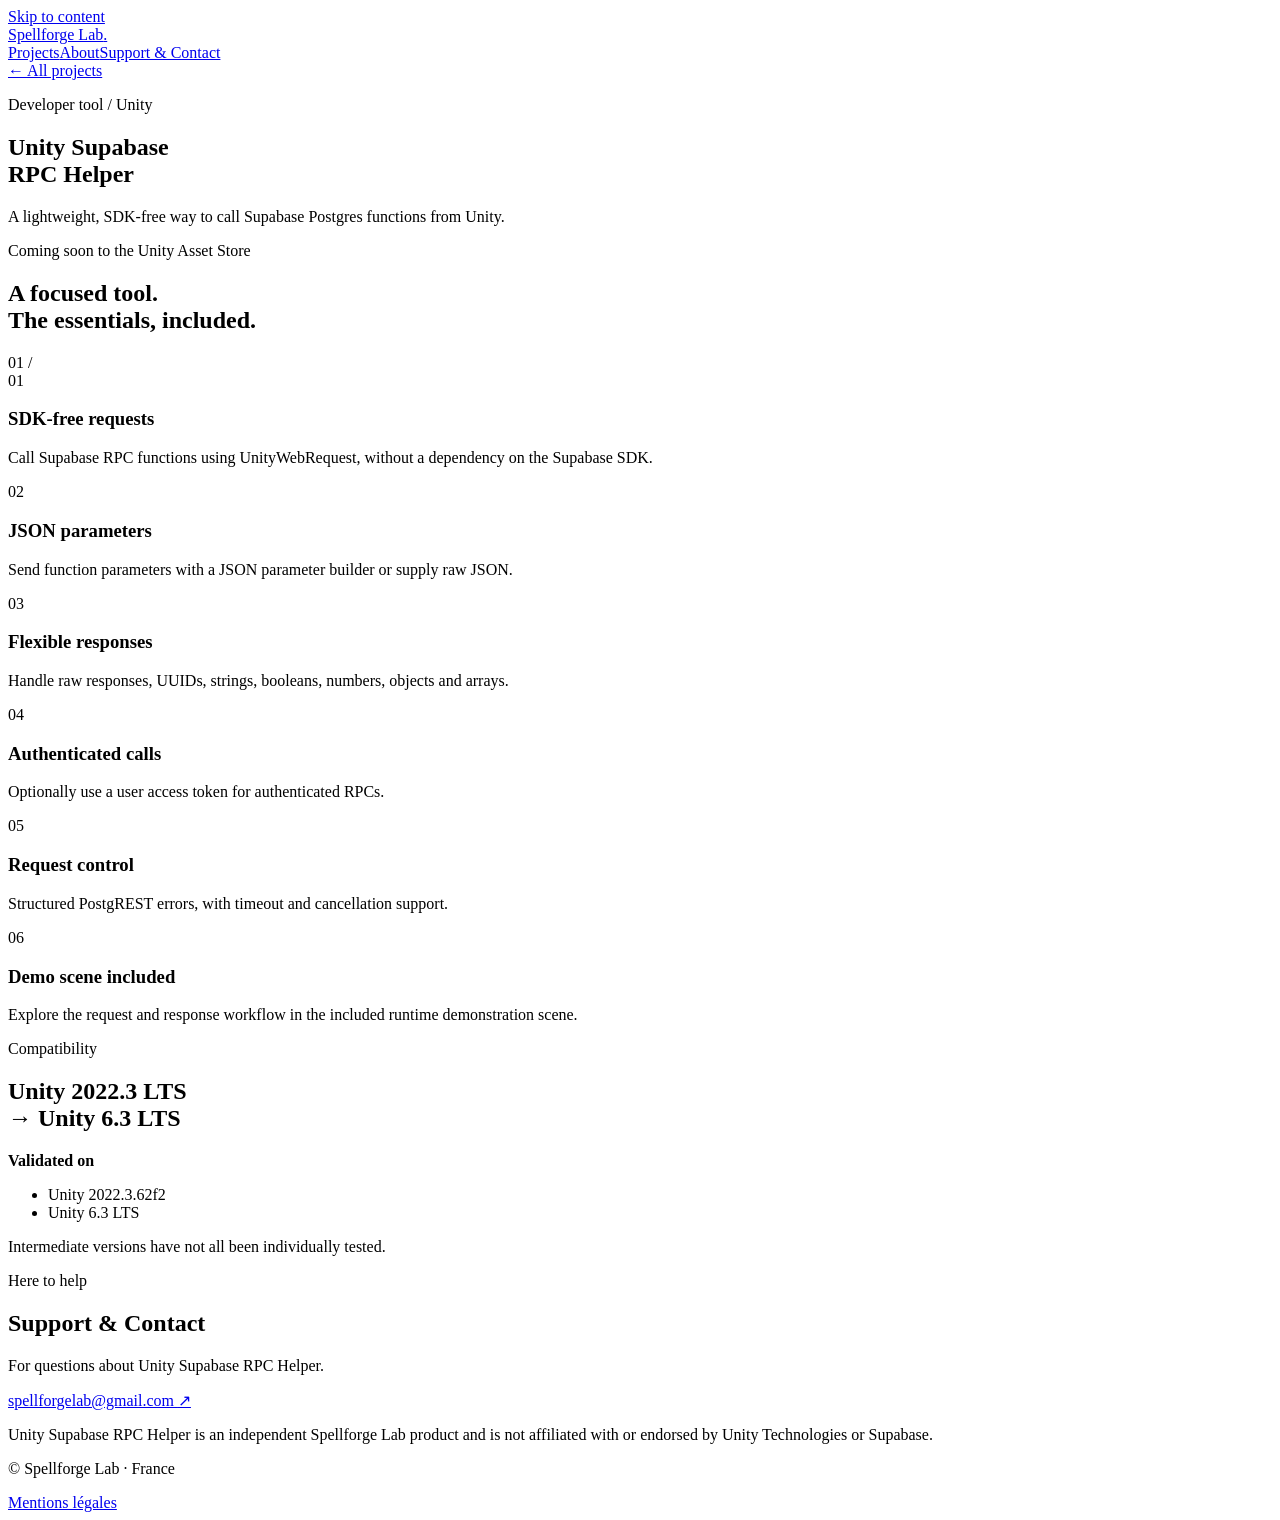
==== unity-supabase-rpc-helper.html @ 0c6e3c81 "Publish unity-supabase-rpc-helper.html" ====
<!doctype html>
<html lang="en">
<head>
  <meta charset="utf-8"><meta name="viewport" content="width=device-width, initial-scale=1">
  <title>Unity Supabase RPC Helper — Spellforge Lab</title>
  <meta name="description" content="A lightweight, SDK-free way to call Supabase Postgres functions from Unity. Explore features, Unity compatibility and support from Spellforge Lab.">
  <meta property="og:title" content="Unity Supabase RPC Helper — Spellforge Lab"><meta property="og:description" content="A lightweight, SDK-free way to call Supabase Postgres functions from Unity."><meta property="og:type" content="website">
  <link rel="stylesheet" href="assets/styles.css">
</head>
<body>
  <a class="skip-link" href="#main">Skip to content</a>
  <header class="site-header wrap"><a class="wordmark" href="index.html">Spellforge Lab<span class="brand-dot" aria-hidden="true">.</span></a><nav aria-label="Main navigation"><a href="index.html#projects">Projects</a><a href="index.html#about">About</a><a href="#contact">Support &amp; Contact</a></nav></header>
  <main id="main" class="product-page">
    <section class="product-hero wrap"><a class="back-link" href="index.html#projects">← All projects</a><p class="eyebrow">Developer tool / Unity</p><h1>Unity Supabase<br>RPC Helper</h1><p class="lead">A lightweight, SDK-free way to call Supabase Postgres functions from Unity.</p><p class="availability">Coming soon to the Unity Asset Store</p></section>
    <section class="features wrap section" aria-labelledby="features-title"><div class="section-heading"><h2 id="features-title">A focused tool.<br>The essentials, included.</h2><span class="section-index" aria-hidden="true">01 /</span></div><div class="feature-grid">
      <article><span class="feature-number" aria-hidden="true">01</span><h3>SDK-free requests</h3><p>Call Supabase RPC functions using UnityWebRequest, without a dependency on the Supabase SDK.</p></article>
      <article><span class="feature-number" aria-hidden="true">02</span><h3>JSON parameters</h3><p>Send function parameters with a JSON parameter builder or supply raw JSON.</p></article>
      <article><span class="feature-number" aria-hidden="true">03</span><h3>Flexible responses</h3><p>Handle raw responses, UUIDs, strings, booleans, numbers, objects and arrays.</p></article>
      <article><span class="feature-number" aria-hidden="true">04</span><h3>Authenticated calls</h3><p>Optionally use a user access token for authenticated RPCs.</p></article>
      <article><span class="feature-number" aria-hidden="true">05</span><h3>Request control</h3><p>Structured PostgREST errors, with timeout and cancellation support.</p></article>
      <article><span class="feature-number" aria-hidden="true">06</span><h3>Demo scene included</h3><p>Explore the request and response workflow in the included runtime demonstration scene.</p></article>
    </div></section>
    <section class="compatibility wrap" aria-labelledby="compatibility-title"><div><p class="eyebrow">Compatibility</p><h2 id="compatibility-title">Unity 2022.3 LTS<br><span class="range-arrow" aria-hidden="true">→ </span>Unity 6.3 LTS</h2></div><div><p><strong>Validated on</strong></p><ul><li>Unity 2022.3.62f2</li><li>Unity 6.3 LTS</li></ul><p class="small">Intermediate versions have not all been individually tested.</p></div></section>
    <section class="contact wrap section" id="contact" aria-labelledby="contact-title"><div><p class="eyebrow">Here to help</p><h2 id="contact-title">Support &amp; Contact</h2><p>For questions about Unity Supabase RPC Helper.</p></div><a class="contact-link" href="mailto:spellforgelab@gmail.com">spellforgelab@gmail.com <span aria-hidden="true">↗</span></a></section>
    <p class="disclaimer wrap">Unity Supabase RPC Helper is an independent Spellforge Lab product and is not affiliated with or endorsed by Unity Technologies or Supabase.</p>
  </main>
  <footer class="site-footer wrap"><p>© Spellforge Lab <span>· France</span></p><a href="mentions-legales.html" lang="fr">Mentions légales</a></footer>
</body>
</html>
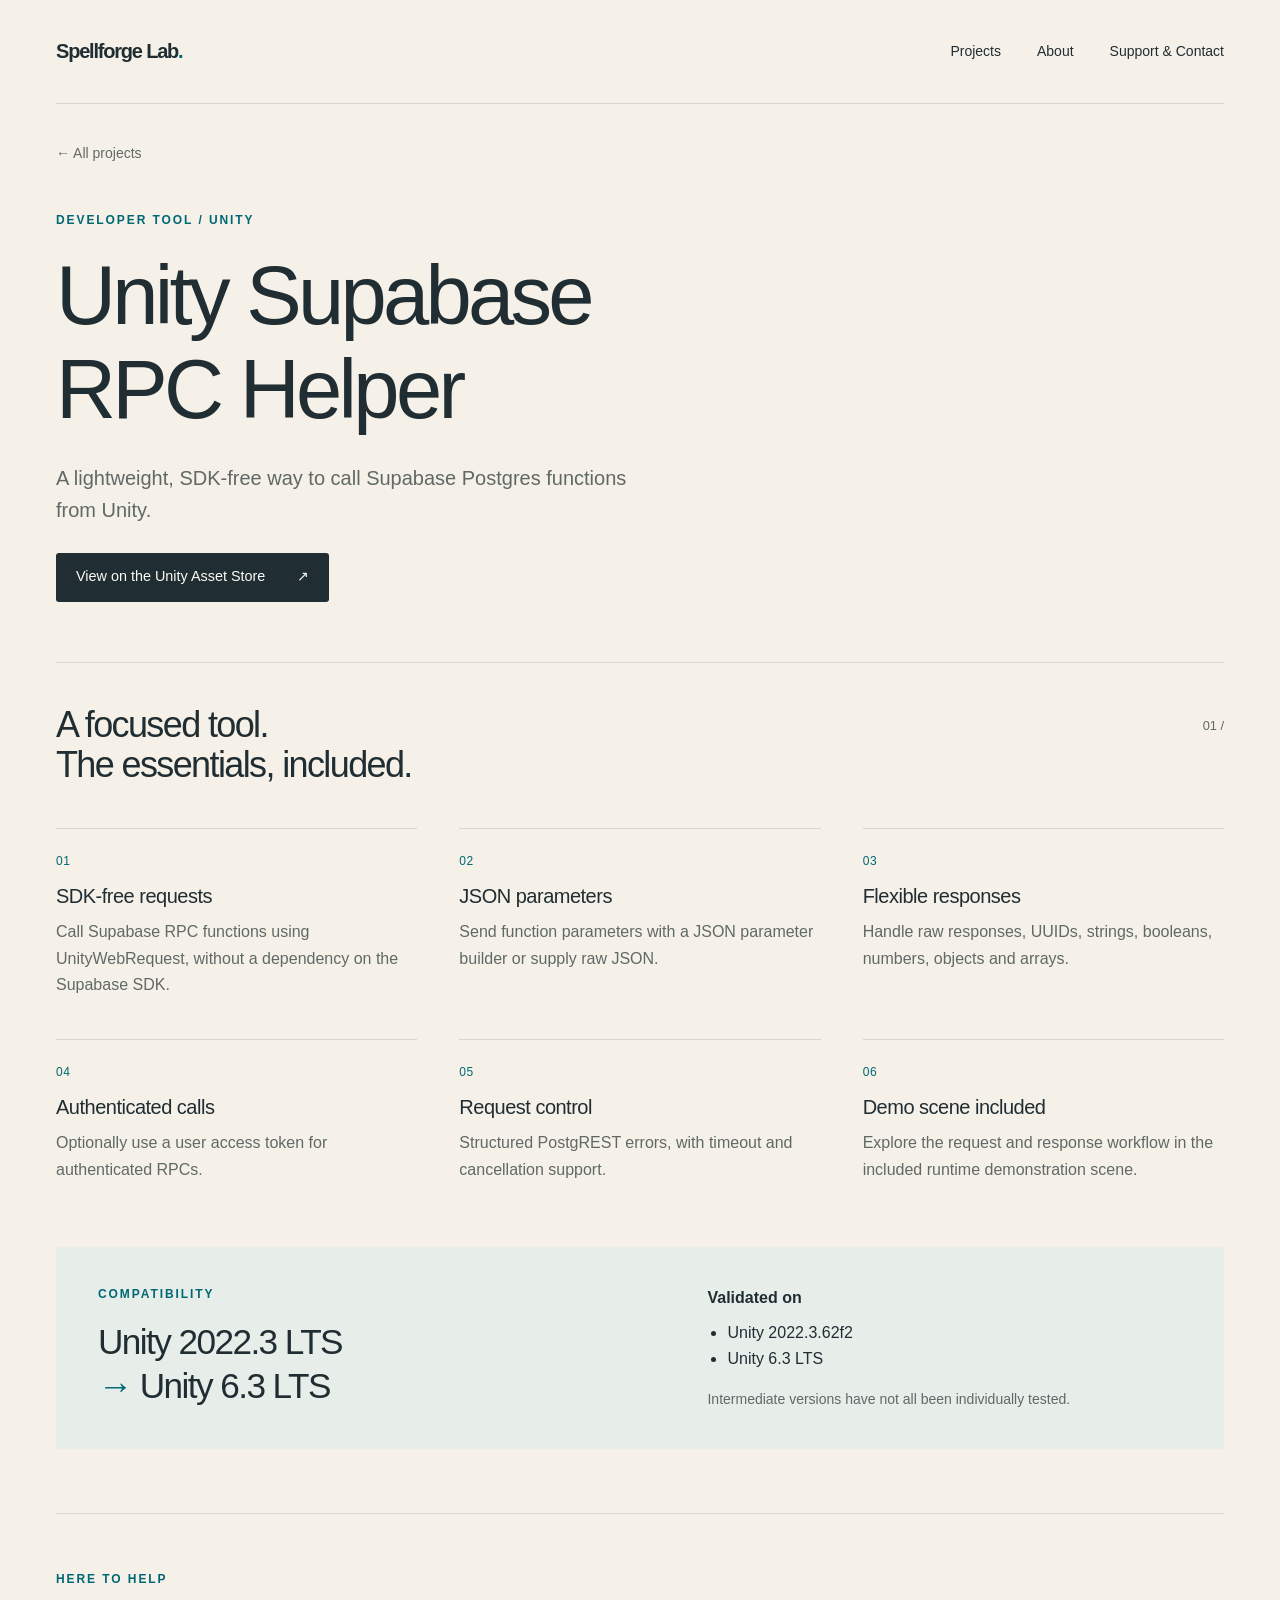
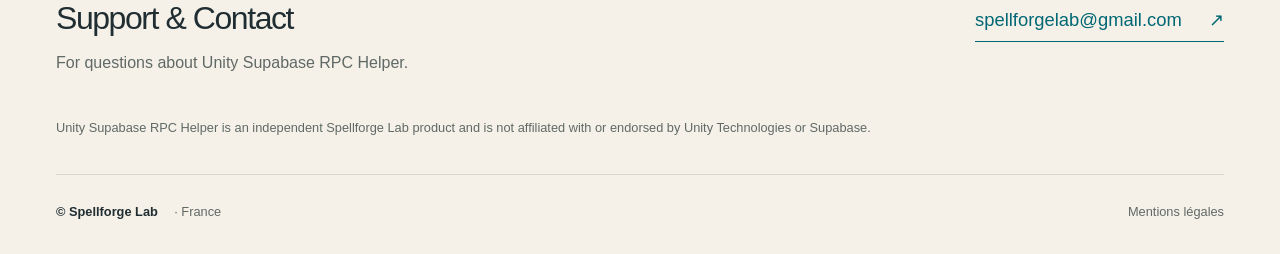
==== commit 23579334: "Link to the published Unity Asset Store product" ====
--- a/unity-supabase-rpc-helper.html
+++ b/unity-supabase-rpc-helper.html
@@ -11,7 +11,7 @@
   <a class="skip-link" href="#main">Skip to content</a>
   <header class="site-header wrap"><a class="wordmark" href="index.html">Spellforge Lab<span class="brand-dot" aria-hidden="true">.</span></a><nav aria-label="Main navigation"><a href="index.html#projects">Projects</a><a href="index.html#about">About</a><a href="#contact">Support &amp; Contact</a></nav></header>
   <main id="main" class="product-page">
-    <section class="product-hero wrap"><a class="back-link" href="index.html#projects">← All projects</a><p class="eyebrow">Developer tool / Unity</p><h1>Unity Supabase<br>RPC Helper</h1><p class="lead">A lightweight, SDK-free way to call Supabase Postgres functions from Unity.</p><p class="availability">Coming soon to the Unity Asset Store</p></section>
+    <section class="product-hero wrap"><a class="back-link" href="index.html#projects">← All projects</a><p class="eyebrow">Developer tool / Unity</p><h1>Unity Supabase<br>RPC Helper</h1><p class="lead">A lightweight, SDK-free way to call Supabase Postgres functions from Unity.</p><a class="button" href="https://assetstore.unity.com/packages/tools/integration/supabase-rpc-helper-no-sdk-394298" target="_blank" rel="noopener noreferrer">View on the Unity Asset Store <span aria-hidden="true">↗</span></a></section>
     <section class="features wrap section" aria-labelledby="features-title"><div class="section-heading"><h2 id="features-title">A focused tool.<br>The essentials, included.</h2><span class="section-index" aria-hidden="true">01 /</span></div><div class="feature-grid">
       <article><span class="feature-number" aria-hidden="true">01</span><h3>SDK-free requests</h3><p>Call Supabase RPC functions using UnityWebRequest, without a dependency on the Supabase SDK.</p></article>
       <article><span class="feature-number" aria-hidden="true">02</span><h3>JSON parameters</h3><p>Send function parameters with a JSON parameter builder or supply raw JSON.</p></article>
--- a/assets/styles.css
+++ b/assets/styles.css
@@ -0,0 +1,14 @@
+:root{color-scheme:light;--paper:#f5f1e8;--ink:#202d32;--muted:#606966;--line:#d8d7cb;--accent:#006775;--cyan:#30c6cc;--red:#a94336;--panel:#e7eeea;--white:#fcfaf5;font-family:Arial,Helvetica,sans-serif;color:var(--ink);background:var(--paper);font-synthesis:none}
+*{box-sizing:border-box}html{scroll-behavior:smooth;scroll-padding-top:2rem}body{margin:0;font-size:1rem;line-height:1.65}a{color:inherit;text-underline-offset:.25em}a:hover{color:var(--accent)}a:focus-visible{outline:3px solid var(--accent);outline-offset:6px;border-radius:2px}img{max-width:100%;display:block}h1,h2,h3,p{margin:0}h1,h2,h3{line-height:1.12;font-weight:500;letter-spacing:-.045em}p+p{margin-top:1.2rem}.wrap{width:min(1184px,calc(100% - 112px));margin-inline:auto}.site-header{min-height:104px;display:flex;align-items:center;justify-content:space-between;gap:2rem;border-bottom:1px solid var(--line)}.wordmark{font-size:1.25rem;font-weight:700;text-decoration:none;letter-spacing:-.06em;white-space:nowrap}.brand-dot{color:var(--accent)}nav{display:flex;gap:2.25rem;flex-wrap:wrap}nav a{font-size:.875rem;text-decoration:none}nav a:hover{text-decoration:underline}.skip-link{position:absolute;left:1rem;top:-8rem;padding:.6rem 1rem;background:var(--ink);color:white;z-index:5}.skip-link:focus{top:1rem}.hero{display:grid;grid-template-columns:1.1fr 1fr;align-items:center;min-height:600px;padding-block:46px 60px;gap:2rem}.eyebrow{text-transform:uppercase;letter-spacing:.16em;font-size:.75rem;font-weight:700;color:var(--accent);line-height:1.6}.hero h1{font-size:clamp(4.3rem,7.7vw,7rem);margin:1.4rem 0 2.7rem;line-height:1.02;letter-spacing:-.065em}.hero-art{display:flex;justify-content:center;align-items:center}.hero-art img{height:490px;width:auto;object-fit:contain}.text-link{display:inline-flex;gap:2.8rem;align-items:center;text-decoration:none;border-bottom:1px solid var(--ink);padding-bottom:.5rem;font-size:.95rem}.text-link span{color:var(--accent);font-size:1.4rem}.section{padding-block:64px}.section-heading{display:flex;align-items:start;justify-content:space-between;gap:1rem;margin-bottom:32px}.section-heading h2{font-size:2.25rem}.section-index{font-size:.8rem;color:var(--muted);font-variant-numeric:tabular-nums;padding-top:.6rem}.projects{border-top:1px solid var(--line);padding-top:38px}.featured-project{background:var(--panel);border:1px solid #cbd8d1;border-top:3px solid var(--accent);border-radius:4px;display:grid;grid-template-columns:1.13fr 1fr;gap:64px;padding:46px}.project-copy h3{font-size:2.75rem;margin:1.1rem 0 1.3rem}.project-copy>p:not(.eyebrow):not(.availability){max-width:380px;color:#4b5a59}.availability{font-size:.875rem;color:var(--accent);font-weight:600;display:flex;align-items:center;gap:.6rem;margin-top:1.8rem}.availability:before{content:"";width:6px;height:6px;border-radius:50%;background:var(--red);flex-shrink:0}.button{display:inline-flex;align-items:center;justify-content:space-between;gap:2rem;background:var(--ink);color:var(--white);padding:.8rem 1.25rem;border-radius:3px;text-decoration:none;font-size:.9rem;margin-top:1.65rem;transition:background .18s}.button:hover{background:var(--accent);color:white}.project-facts{align-self:center}.facts-title{font-family:Georgia,'Times New Roman',serif;font-size:1.7rem;line-height:1.3;letter-spacing:-.035em;margin-bottom:1.6rem}.project-facts dl{margin:0}.project-facts dl div{padding:1rem 0;border-top:1px solid #c4d2ca;display:flex;justify-content:space-between;gap:1rem;font-size:.875rem}.project-facts dt{color:#52615d}.project-facts dd{margin:0;text-align:right}.secondary-projects{display:grid;grid-template-columns:1fr 1fr;gap:24px;margin-top:24px}.quiet-card{padding:30px 34px;border:1px solid var(--line);border-radius:4px}.status{display:inline-block;font-size:.75rem;color:var(--muted);border:1px solid #cccec3;border-radius:3px;padding:.15rem .55rem}.quiet-card h3{font-size:1.7rem;margin:1.25rem 0 .75rem}.quiet-card p{color:var(--muted);max-width:440px}.about{display:grid;grid-template-columns:1fr 1.5fr;gap:70px;border-top:1px solid var(--line);margin-top:24px}.about .section-heading{display:block}.about .section-index{display:block;margin-top:1rem}.intro{font-family:Georgia,'Times New Roman',serif;font-size:1.7rem;line-height:1.45;letter-spacing:-.025em}.about-copy>p+p{color:var(--muted)}.contact{display:flex;align-items:center;justify-content:space-between;gap:2rem;border-top:1px solid var(--line);padding-block:56px 64px}.contact h2{font-size:2rem;margin:.7rem 0 .85rem}.contact p:not(.eyebrow){color:var(--muted)}.contact-link{font-size:1.15rem;display:flex;gap:1.7rem;align-items:center;color:var(--accent);text-decoration:none;border-bottom:1px solid var(--accent);padding-bottom:.4rem;overflow-wrap:anywhere}.site-footer{border-top:1px solid var(--line);padding-block:26px 32px;display:flex;justify-content:space-between;align-items:center;font-size:.8rem;gap:1.5rem}.site-footer p{font-weight:600}.site-footer span{font-weight:400;color:var(--muted);margin-left:.8rem}.site-footer a{color:var(--muted);text-decoration:none}.site-footer a:hover{text-decoration:underline}.back-link{display:inline-block;color:var(--muted);font-size:.875rem;text-decoration:none;margin-bottom:46px}.back-link:hover{text-decoration:underline}.product-hero{padding-block:36px 60px}.product-hero .eyebrow{margin-bottom:1.2rem}.product-hero h1{font-size:clamp(3rem,6.5vw,5.5rem)}.lead{font-size:1.25rem;line-height:1.6;max-width:600px;margin-top:1.65rem;color:var(--muted)}.features{border-top:1px solid var(--line);padding-top:42px}.feature-grid{display:grid;grid-template-columns:repeat(3,1fr);column-gap:42px;row-gap:40px;margin-top:42px}.feature-grid article{border-top:1px solid var(--line);padding-top:18px}.feature-number{font-size:.75rem;letter-spacing:.05em;color:var(--accent)}.feature-grid h3{font-size:1.25rem;letter-spacing:-.025em;margin:.75rem 0}.feature-grid p{color:var(--muted)}.compatibility{display:grid;grid-template-columns:1.2fr 1fr;gap:40px;background:var(--panel);border-radius:4px;padding:38px 42px;margin-bottom:64px}.compatibility h2{font-size:2.2rem;line-height:1.25;margin-top:1rem}.range-arrow{color:var(--accent)}.compatibility ul{padding-left:1.25rem;margin:.5rem 0 1rem}.small{font-size:.875rem;color:var(--muted)}.disclaimer{font-size:.8rem;color:var(--muted);margin-top:-24px;margin-bottom:36px;max-width:1184px}.legal-page{max-width:860px;padding-block:36px 72px}.legal-page h1{font-size:clamp(2.7rem,6vw,4.5rem);margin:1rem 0 2rem}.legal-notice{padding:1.2rem 1.5rem;background:#eee5d7;border-left:3px solid var(--red);font-size:.95rem}.legal-page section{margin-top:40px}.legal-page h2{font-size:1.5rem;letter-spacing:-.025em;margin-bottom:1.1rem}.legal-page section p+p{margin-top:1rem}.legal-fields{margin:0}.legal-fields div{padding:1rem 0;border-bottom:1px solid var(--line);display:grid;grid-template-columns:1fr 1.6fr;gap:1.5rem}.legal-fields dt{font-weight:600}.legal-fields dd{margin:0;overflow-wrap:anywhere}.placeholder{color:#7e4032}
+@media(min-width:1600px){.hero{min-height:660px}.hero-art img{height:530px}}
+@media(max-width:1000px){.wrap{width:calc(100% - 64px)}.hero{min-height:530px}.hero-art img{height:400px}.featured-project{gap:32px;padding:32px}.project-copy h3{font-size:2.3rem}.about{gap:36px;grid-template-columns:1fr 1.4fr}.contact{align-items:start;flex-direction:column;gap:1.5rem}.feature-grid{column-gap:24px}}
+@media(max-width:680px){.wrap{width:calc(100% - 40px)}.site-header{padding-block:20px;gap:18px;align-items:flex-start;flex-direction:column;min-height:unset}nav{gap:1.5rem;width:100%}nav a{font-size:.8rem}.hero{grid-template-columns:1fr;gap:8px;padding-block:38px 30px;min-height:unset}.hero h1{font-size:clamp(3.5rem,14vw,5.5rem);margin:1.1rem 0 1.8rem}.hero-art{justify-content:flex-end;margin-top:-52px;pointer-events:none}.hero-art img{height:280px;width:210px}.hero-copy{position:relative;z-index:1}.hero .text-link{font-size:.85rem;gap:1rem}.section{padding-block:38px}.section-heading{margin-bottom:24px}.section-heading h2{font-size:1.9rem}.featured-project{grid-template-columns:1fr;padding:26px 24px;gap:36px}.project-copy h3{font-size:2.15rem}.project-facts dl div{font-size:.8rem}.facts-title{font-size:1.45rem}.secondary-projects{grid-template-columns:1fr;gap:16px;margin-top:16px}.quiet-card{padding:24px}.about{display:block;margin-top:0}.about .section-heading{display:flex}.about .section-index{margin:0}.intro{font-size:1.4rem}.contact h2{font-size:1.8rem}.contact-link{font-size:1rem;gap:1rem;max-width:100%}.site-footer{align-items:start;font-size:.75rem}.site-footer span{display:block;margin:0}.product-hero{padding-bottom:38px}.product-hero h1{font-size:clamp(2.6rem,10vw,4rem)}.back-link{margin-bottom:32px}.lead{font-size:1.1rem}.feature-grid{grid-template-columns:1fr;gap:28px;margin-top:30px}.compatibility{grid-template-columns:1fr;padding:28px 24px;margin-bottom:38px;gap:24px}.compatibility h2{font-size:1.8rem}.disclaimer{margin-top:-8px}.legal-fields div{grid-template-columns:1fr;gap:.35rem}.legal-page{padding-bottom:40px}}
+/* Keep enlarged text within narrow layouts, without hiding overflow. */
+.legal-page{overflow-wrap:anywhere}
+h1,h2,h3,.wordmark{overflow-wrap:anywhere}
+.hero-copy,.project-copy,.project-facts,.about-copy,.feature-grid article,.compatibility>div{min-width:0}
+.wordmark{white-space:normal}
+.project-facts dl div{flex-wrap:wrap}
+.project-facts dd{overflow-wrap:anywhere;max-width:100%}
+@media(max-width:680px){.hero-art{margin-top:0}.site-footer{flex-wrap:wrap}}
+@media(prefers-reduced-motion:reduce){html{scroll-behavior:auto}*{transition:none!important}}
